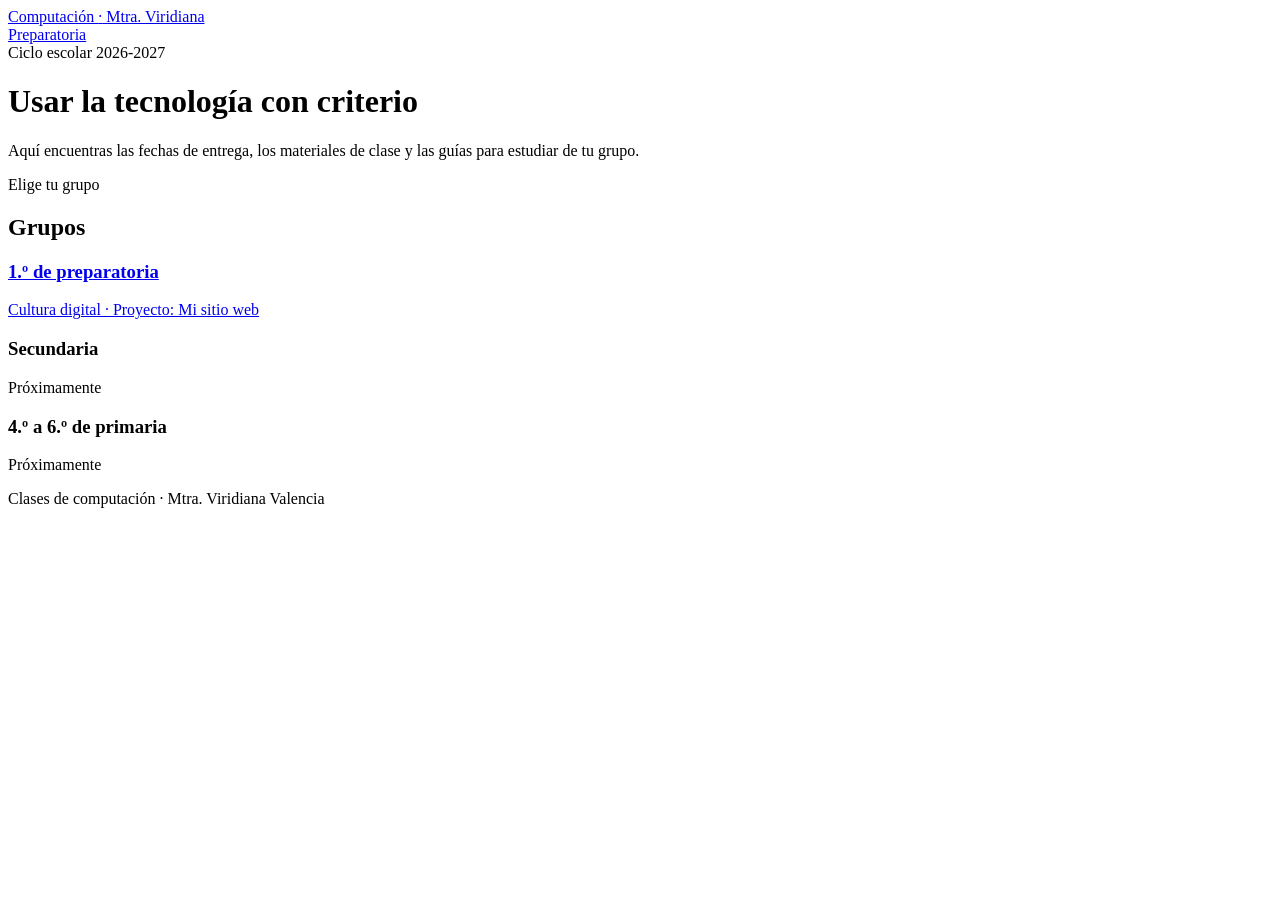
==== index.html @ 9fec4857 "Add files via upload" ====
<!doctype html>
<html lang="es">
<head>
<meta charset="utf-8">
<meta name="viewport" content="width=device-width, initial-scale=1">
<title>Computación · Mtra. Viridiana</title>
<meta name="description" content="Materiales, fechas y guías de estudio de las clases de computación y cultura digital.">
<link rel="preconnect" href="https://fonts.googleapis.com">
<link rel="preconnect" href="https://fonts.gstatic.com" crossorigin>
<link href="https://fonts.googleapis.com/css2?family=Public+Sans:wght@400;600;700&family=Space+Grotesk:wght@500;700&display=swap" rel="stylesheet">
<link rel="stylesheet" href="/assets/estilos.css">
</head>
<body>
<header class="barra">
  <div class="contenedor">
    <a class="marca" href="/">Computación <span>·</span> Mtra. Viridiana</a>
    <nav class="menu" aria-label="Grupos">
      <a href="/prepa/">Preparatoria</a>
    </nav>
  </div>
</header>

<main>
  <div class="portada">
    <div class="contenedor">
      <span class="etiqueta">Ciclo escolar 2026-2027</span>
      <h1>Usar la tecnología con criterio</h1>
      <p>Aquí encuentras las fechas de entrega, los materiales de clase y las guías para estudiar de tu grupo.</p>
    </div>
  </div>

  <section class="bloque">
    <div class="contenedor">
      <span class="eyebrow">Elige tu grupo</span>
      <h2>Grupos</h2>
      <div class="rejilla">
        <a class="tarjeta oscura" href="/prepa/">
          <h3>1.º de preparatoria</h3>
          <p>Cultura digital · Proyecto: Mi sitio web</p>
        </a>
        <div class="tarjeta inactiva" aria-disabled="true">
          <h3>Secundaria</h3>
          <p>Próximamente</p>
        </div>
        <div class="tarjeta inactiva" aria-disabled="true">
          <h3>4.º a 6.º de primaria</h3>
          <p>Próximamente</p>
        </div>
      </div>
    </div>
  </section>
</main>

<footer class="pie">
  <div class="contenedor">
    <p>Clases de computación · Mtra. Viridiana Valencia</p>
  </div>
</footer>
</body>
</html>
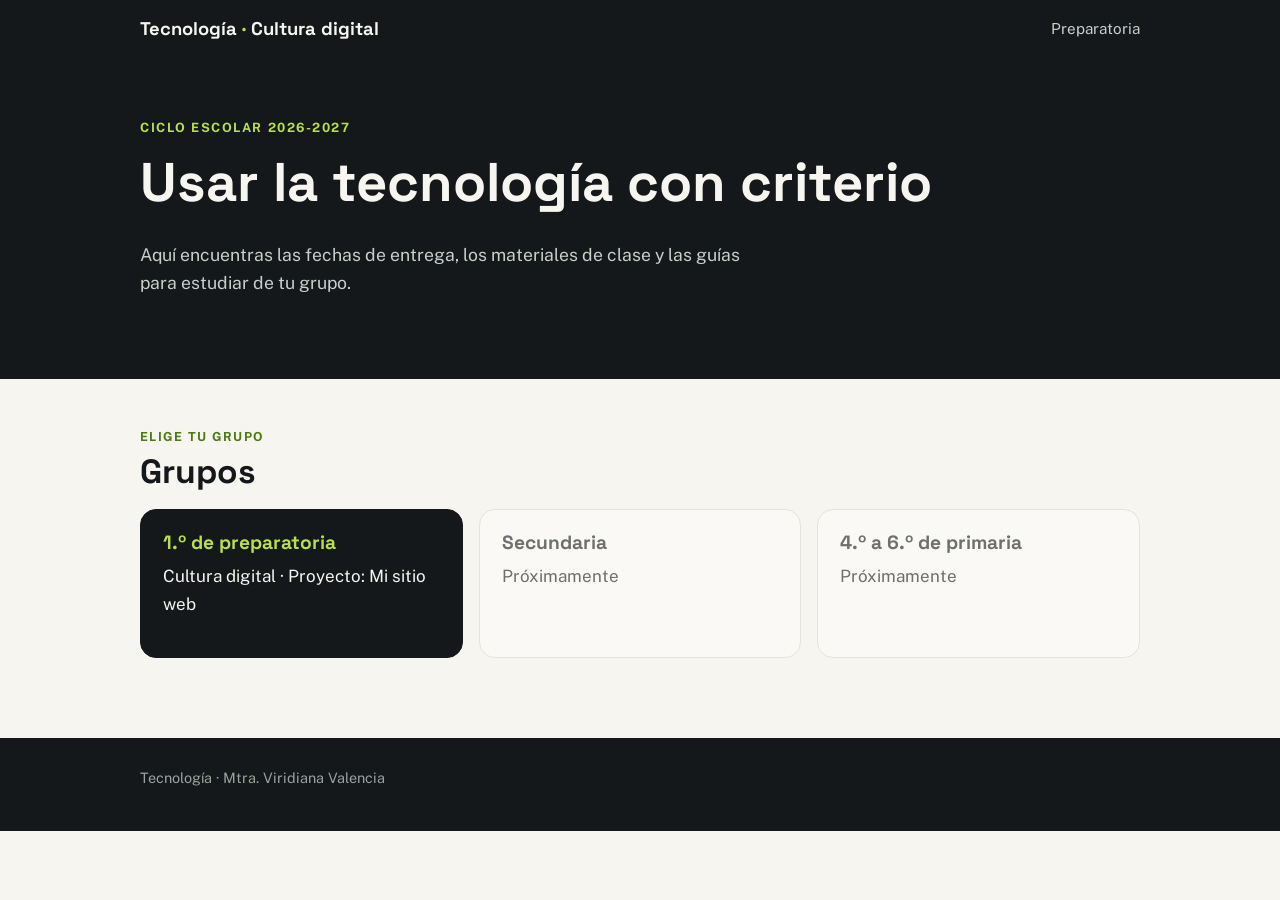
==== commit 352fa1be: "Add files via upload" ====
--- a/index.html
+++ b/index.html
@@ -3,8 +3,8 @@
 <head>
 <meta charset="utf-8">
 <meta name="viewport" content="width=device-width, initial-scale=1">
-<title>Computación · Mtra. Viridiana</title>
-<meta name="description" content="Materiales, fechas y guías de estudio de las clases de computación y cultura digital.">
+<title>Tecnología · Cultura digital</title>
+<meta name="description" content="Materiales, fechas y guías de estudio de las clases de Tecnología y Cultura digital.">
 <link rel="preconnect" href="https://fonts.googleapis.com">
 <link rel="preconnect" href="https://fonts.gstatic.com" crossorigin>
 <link href="https://fonts.googleapis.com/css2?family=Public+Sans:wght@400;600;700&family=Space+Grotesk:wght@500;700&display=swap" rel="stylesheet">
@@ -13,7 +13,7 @@
 <body>
 <header class="barra">
   <div class="contenedor">
-    <a class="marca" href="/">Computación <span>·</span> Mtra. Viridiana</a>
+    <a class="marca" href="/">Tecnología <span>·</span> Cultura digital</a>
     <nav class="menu" aria-label="Grupos">
       <a href="/prepa/">Preparatoria</a>
     </nav>
@@ -53,7 +53,7 @@
 
 <footer class="pie">
   <div class="contenedor">
-    <p>Clases de computación · Mtra. Viridiana Valencia</p>
+    <p>Tecnología · Mtra. Viridiana Valencia</p>
   </div>
 </footer>
 </body>
--- a/assets/estilos.css
+++ b/assets/estilos.css
@@ -0,0 +1,107 @@
+:root {
+  --fondo: #f6f5f0;
+  --tarjeta: #fdfdf9;
+  --texto: #14181a;
+  --suave: #4a5248;
+  --borde: #dad8ce;
+  --acento: #b8e04a;
+  --acento-oscuro: #4e7a12;
+  --oscuro: #14181a;
+  --oscuro-2: #22292b;
+}
+* { box-sizing: border-box; }
+html { scroll-behavior: smooth; }
+body {
+  margin: 0;
+  background: var(--fondo);
+  color: var(--texto);
+  font-family: "Public Sans", Arial, sans-serif;
+  font-size: 17px;
+  line-height: 1.6;
+}
+h1, h2, h3 { font-family: "Space Grotesk", Arial, sans-serif; line-height: 1.15; margin: 0 0 .5em; }
+h1 { font-size: clamp(2rem, 6vw, 3.4rem); }
+h2 { font-size: clamp(1.5rem, 4vw, 2.1rem); margin-top: .2em; }
+h3 { font-size: 1.2rem; }
+p { margin: 0 0 1em; }
+a { color: var(--acento-oscuro); }
+.contenedor { max-width: 1040px; margin: 0 auto; padding: 0 20px; }
+
+/* Encabezado */
+.barra { background: var(--oscuro); color: #f6f5f0; }
+.barra .contenedor { display: flex; align-items: center; justify-content: space-between; gap: 16px; padding-top: 14px; padding-bottom: 14px; flex-wrap: wrap; }
+.marca { color: #f6f5f0; text-decoration: none; font-family: "Space Grotesk", Arial, sans-serif; font-weight: 700; font-size: 1.15rem; }
+.marca span { color: var(--acento); }
+.menu { display: flex; gap: 18px; flex-wrap: wrap; }
+.menu a { color: #c9cfc9; text-decoration: none; font-size: .95rem; }
+.menu a:hover, .menu a:focus { color: var(--acento); }
+
+/* Portada */
+.portada { background: var(--oscuro); color: #f6f5f0; padding: 56px 0 64px; }
+.etiqueta { display: inline-block; color: var(--acento); font-weight: 700; letter-spacing: .12em; text-transform: uppercase; font-size: .8rem; margin-bottom: 12px; }
+.portada p { color: #c9cfc9; font-size: 1.1rem; max-width: 640px; }
+
+section.bloque { padding: 48px 0; }
+section.bloque + section.bloque { border-top: 1px solid var(--borde); }
+.eyebrow { color: var(--acento-oscuro); font-weight: 700; letter-spacing: .12em; text-transform: uppercase; font-size: .78rem; margin-bottom: 6px; display: block; }
+
+/* Tarjetas */
+.rejilla { display: grid; gap: 16px; grid-template-columns: repeat(auto-fit, minmax(230px, 1fr)); }
+.tarjeta { background: var(--tarjeta); border: 1px solid var(--borde); border-radius: 16px; padding: 22px; }
+.tarjeta.oscura { background: var(--oscuro); color: #f6f5f0; border-color: var(--oscuro); }
+.tarjeta.oscura h3 { color: var(--acento); }
+.tarjeta.acento { background: var(--acento); border-color: var(--acento); }
+.tarjeta.inactiva { opacity: .6; }
+a.tarjeta { text-decoration: none; color: inherit; display: block; transition: transform .15s; }
+a.tarjeta:hover, a.tarjeta:focus { transform: translateY(-2px); border-color: var(--acento-oscuro); }
+
+/* Fechas */
+.fechas { display: grid; gap: 14px; grid-template-columns: repeat(auto-fit, minmax(220px, 1fr)); }
+.fecha { background: var(--tarjeta); border: 1px solid var(--borde); border-left: 6px solid var(--acento-oscuro); border-radius: 14px; padding: 18px 20px; }
+.fecha .dia { font-family: "Space Grotesk", Arial, sans-serif; font-size: 1.6rem; font-weight: 700; display: block; }
+.fecha .que { font-weight: 700; display: block; margin-bottom: 4px; }
+.fecha.examen { border-left-color: var(--oscuro); background: var(--oscuro); color: #f6f5f0; }
+.fecha.examen .dia { color: var(--acento); }
+
+/* Listas y tablas */
+ul.lista, ol.lista { padding-left: 1.2em; margin: 0 0 1em; }
+ul.lista li, ol.lista li { margin-bottom: .4em; }
+.tabla-scroll { overflow-x: auto; border: 1px solid var(--borde); border-radius: 12px; background: var(--tarjeta); }
+table { border-collapse: collapse; width: 100%; min-width: 560px; font-size: .95rem; }
+th, td { text-align: left; padding: 10px 14px; border-bottom: 1px solid var(--borde); vertical-align: top; }
+th { background: #ecebe3; font-weight: 700; }
+tr:last-child td { border-bottom: none; }
+
+/* SIFT */
+.sift { display: grid; gap: 14px; grid-template-columns: repeat(auto-fit, minmax(200px, 1fr)); }
+.sift .tarjeta { background: var(--oscuro-2); color: #f6f5f0; border: none; }
+.sift .letra { font-family: "Space Grotesk", Arial, sans-serif; font-size: 2.6rem; font-weight: 700; color: var(--acento); line-height: 1; }
+.sift .ingles { font-style: italic; color: #9aa39c; font-size: .85rem; display: block; margin: 4px 0 8px; }
+
+/* Cita */
+.cita { background: var(--tarjeta); border: 1px solid var(--borde); border-left: 6px solid var(--acento-oscuro); border-radius: 12px; padding: 16px 20px; font-size: 1.02rem; overflow-wrap: anywhere; }
+
+/* Aviso */
+.aviso { background: var(--oscuro); color: #f6f5f0; border-radius: 16px; padding: 24px; }
+.aviso strong { color: var(--acento); }
+
+/* Guía de estudio */
+details { background: var(--tarjeta); border: 1px solid var(--borde); border-radius: 12px; padding: 14px 18px; margin-bottom: 10px; }
+summary { cursor: pointer; font-weight: 700; }
+details[open] summary { margin-bottom: 8px; }
+details p { color: var(--suave); margin: 0; }
+
+/* Botones */
+.boton { display: inline-block; background: var(--acento); color: var(--texto); font-weight: 700; text-decoration: none; padding: 12px 20px; border-radius: 999px; border: 2px solid var(--acento); }
+.boton.secundario { background: transparent; color: inherit; border-color: currentColor; }
+.boton:hover, .boton:focus { filter: brightness(.95); }
+.botones { display: flex; gap: 12px; flex-wrap: wrap; margin-top: 8px; }
+
+.pie { background: var(--oscuro); color: #9aa39c; padding: 28px 0; font-size: .9rem; margin-top: 32px; }
+.pie a { color: #c9cfc9; }
+
+:focus-visible { outline: 3px solid var(--acento-oscuro); outline-offset: 2px; }
+@media (max-width: 600px) {
+  body { font-size: 16px; }
+  section.bloque { padding: 36px 0; }
+}
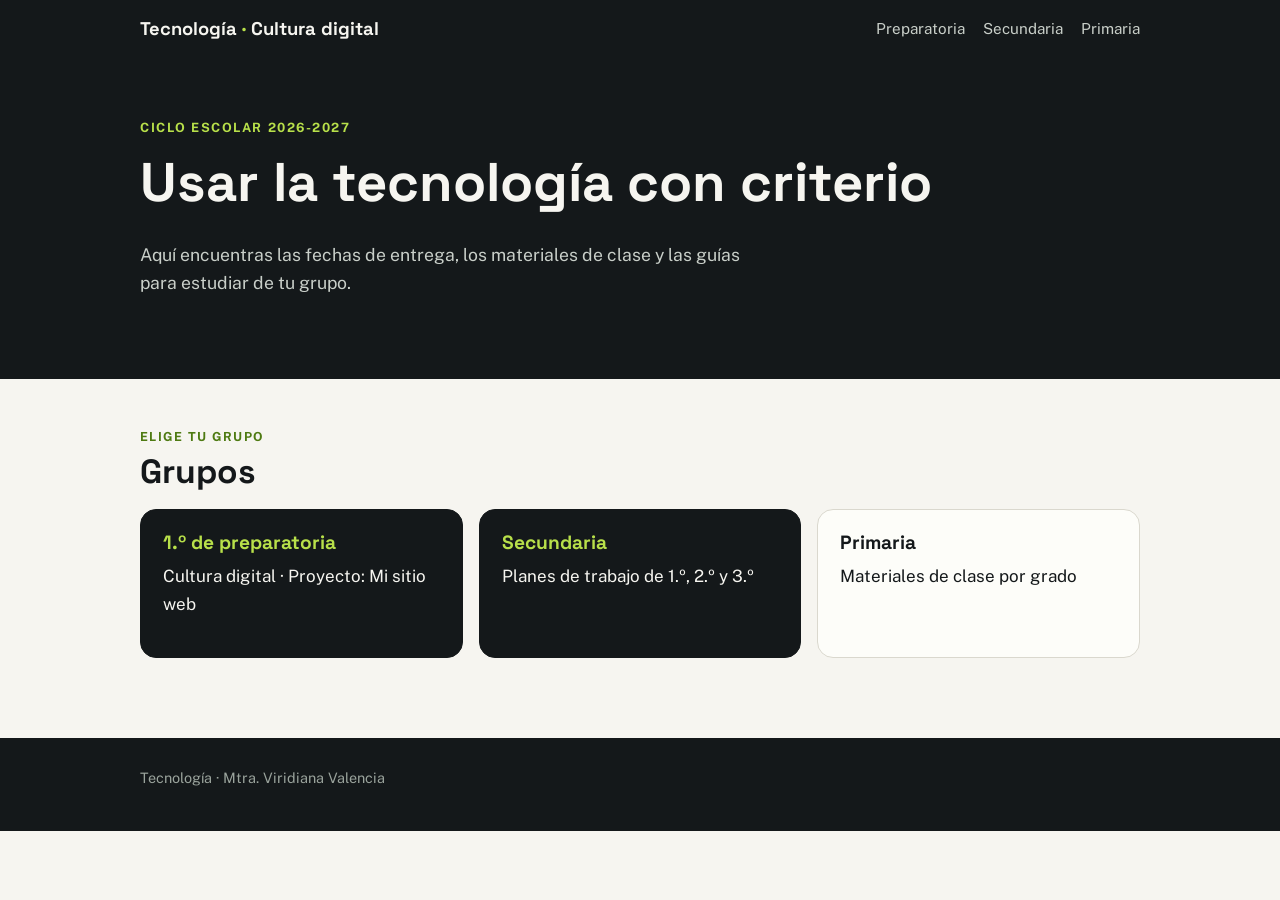
==== commit 3c4df9cb: "Add files via upload" ====
--- a/index.html
+++ b/index.html
@@ -16,6 +16,8 @@
     <a class="marca" href="/">Tecnología <span>·</span> Cultura digital</a>
     <nav class="menu" aria-label="Grupos">
       <a href="/prepa/">Preparatoria</a>
+      <a href="/secundaria/">Secundaria</a>
+      <a href="/primaria/">Primaria</a>
     </nav>
   </div>
 </header>
@@ -38,14 +40,14 @@
           <h3>1.º de preparatoria</h3>
           <p>Cultura digital · Proyecto: Mi sitio web</p>
         </a>
-        <div class="tarjeta inactiva" aria-disabled="true">
+        <a class="tarjeta oscura" href="/secundaria/">
           <h3>Secundaria</h3>
-          <p>Próximamente</p>
-        </div>
-        <div class="tarjeta inactiva" aria-disabled="true">
-          <h3>4.º a 6.º de primaria</h3>
-          <p>Próximamente</p>
-        </div>
+          <p>Planes de trabajo de 1.º, 2.º y 3.º</p>
+        </a>
+        <a class="tarjeta" href="/primaria/">
+          <h3>Primaria</h3>
+          <p>Materiales de clase por grado</p>
+        </a>
       </div>
     </div>
   </section>
